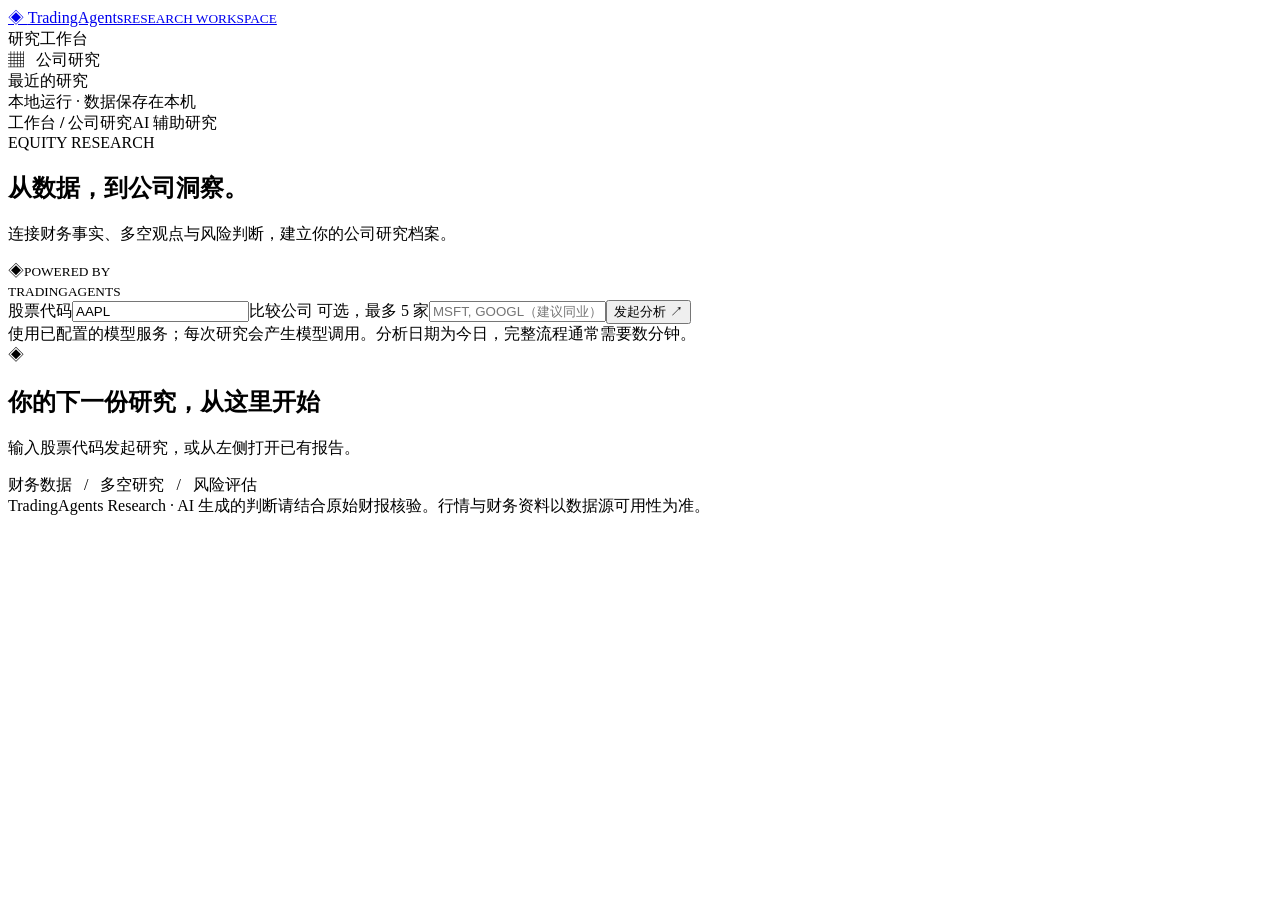
==== tradingagents/web/static/index.html @ c3005f67 "feat(web): add local company research workspace" ====
<!doctype html><html lang="zh-CN"><head><meta charset="utf-8"><meta name="viewport" content="width=device-width,initial-scale=1"><title>TradingAgents · 公司研究工作台</title><link rel="stylesheet" href="/style.css"></head><body>
<aside><a class="brand" href="/">◈ <span>TradingAgents<small>RESEARCH WORKSPACE</small></span></a><div class="side-label">研究工作台</div><div class="side-active">▦ &nbsp; 公司研究</div><div class="side-label history-label">最近的研究</div><div id="history"></div><div class="local"><i></i> 本地运行 · 数据保存在本机</div></aside>
<main><header><span>工作台 <b>/</b> 公司研究</span><span class="pill">AI 辅助研究</span></header><section class="intro"><div><div class="eyebrow">EQUITY RESEARCH</div><h1>从数据，到公司洞察。</h1><p>连接财务事实、多空观点与风险判断，建立你的公司研究档案。</p></div><div class="engine">◈<small>POWERED BY<br>TRADINGAGENTS</small></div></section>
<form id="research-form"><label>股票代码<input id="ticker" placeholder="AAPL / 0700.HK / 600519.SS" required maxlength="32" value="AAPL" autocomplete="off"></label><label>比较公司 <span>可选，最多 5 家</span><input id="peers" placeholder="MSFT, GOOGL（建议同业）" maxlength="180"></label><button id="submit" type="submit">发起分析 <span>↗</span></button><div class="form-note">使用已配置的模型服务；每次研究会产生模型调用。分析日期为今日，完整流程通常需要数分钟。</div></form>
<div id="error" role="alert" hidden></div><section id="workspace" hidden><div class="company-heading"><div><div class="eyebrow" id="company-symbol"></div><h2 id="company-name"></h2><p id="company-meta"></p></div><div id="rating"></div></div><div id="progress" role="status"></div><nav id="tabs" aria-label="研究栏目"></nav><section id="content"></section></section><section id="empty" class="empty"><div>◈</div><h2>你的下一份研究，从这里开始</h2><p>输入股票代码发起研究，或从左侧打开已有报告。</p><div class="empty-tags">财务数据 &nbsp; / &nbsp; 多空研究 &nbsp; / &nbsp; 风险评估</div></section><footer>TradingAgents Research · AI 生成的判断请结合原始财报核验。行情与财务资料以数据源可用性为准。</footer></main><script src="/app.js"></script></body></html>
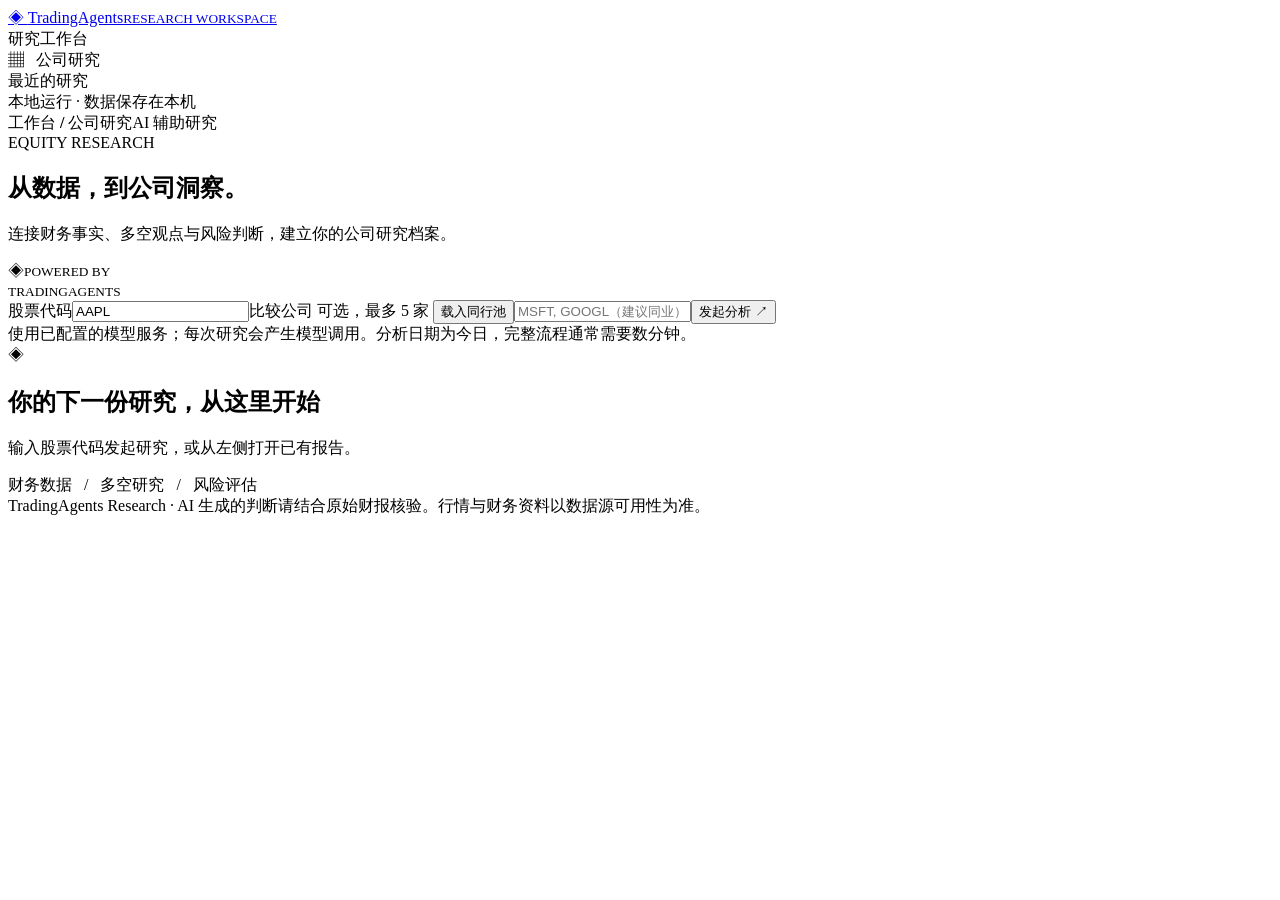
==== commit 84d4d8d4: "feat(web): expose versioned research, filings and financial evidence" ====
--- a/tradingagents/web/static/index.html
+++ b/tradingagents/web/static/index.html
@@ -1,5 +1,5 @@
 <!doctype html><html lang="zh-CN"><head><meta charset="utf-8"><meta name="viewport" content="width=device-width,initial-scale=1"><title>TradingAgents · 公司研究工作台</title><link rel="stylesheet" href="/style.css"></head><body>
 <aside><a class="brand" href="/">◈ <span>TradingAgents<small>RESEARCH WORKSPACE</small></span></a><div class="side-label">研究工作台</div><div class="side-active">▦ &nbsp; 公司研究</div><div class="side-label history-label">最近的研究</div><div id="history"></div><div class="local"><i></i> 本地运行 · 数据保存在本机</div></aside>
 <main><header><span>工作台 <b>/</b> 公司研究</span><span class="pill">AI 辅助研究</span></header><section class="intro"><div><div class="eyebrow">EQUITY RESEARCH</div><h1>从数据，到公司洞察。</h1><p>连接财务事实、多空观点与风险判断，建立你的公司研究档案。</p></div><div class="engine">◈<small>POWERED BY<br>TRADINGAGENTS</small></div></section>
-<form id="research-form"><label>股票代码<input id="ticker" placeholder="AAPL / 0700.HK / 600519.SS" required maxlength="32" value="AAPL" autocomplete="off"></label><label>比较公司 <span>可选，最多 5 家</span><input id="peers" placeholder="MSFT, GOOGL（建议同业）" maxlength="180"></label><button id="submit" type="submit">发起分析 <span>↗</span></button><div class="form-note">使用已配置的模型服务；每次研究会产生模型调用。分析日期为今日，完整流程通常需要数分钟。</div></form>
+<form id="research-form"><label>股票代码<input id="ticker" placeholder="AAPL / 0700.HK / 600519.SS" required maxlength="32" value="AAPL" autocomplete="off"></label><label>比较公司 <span>可选，最多 5 家</span> <button type="button" id="load-peers" class="small-button">载入同行池</button><input id="peers" placeholder="MSFT, GOOGL（建议同业）" maxlength="180"></label><button id="submit" type="submit">发起分析 <span>↗</span></button><div class="form-note">使用已配置的模型服务；每次研究会产生模型调用。分析日期为今日，完整流程通常需要数分钟。</div></form>
 <div id="error" role="alert" hidden></div><section id="workspace" hidden><div class="company-heading"><div><div class="eyebrow" id="company-symbol"></div><h2 id="company-name"></h2><p id="company-meta"></p></div><div id="rating"></div></div><div id="progress" role="status"></div><nav id="tabs" aria-label="研究栏目"></nav><section id="content"></section></section><section id="empty" class="empty"><div>◈</div><h2>你的下一份研究，从这里开始</h2><p>输入股票代码发起研究，或从左侧打开已有报告。</p><div class="empty-tags">财务数据 &nbsp; / &nbsp; 多空研究 &nbsp; / &nbsp; 风险评估</div></section><footer>TradingAgents Research · AI 生成的判断请结合原始财报核验。行情与财务资料以数据源可用性为准。</footer></main><script src="/app.js"></script></body></html>
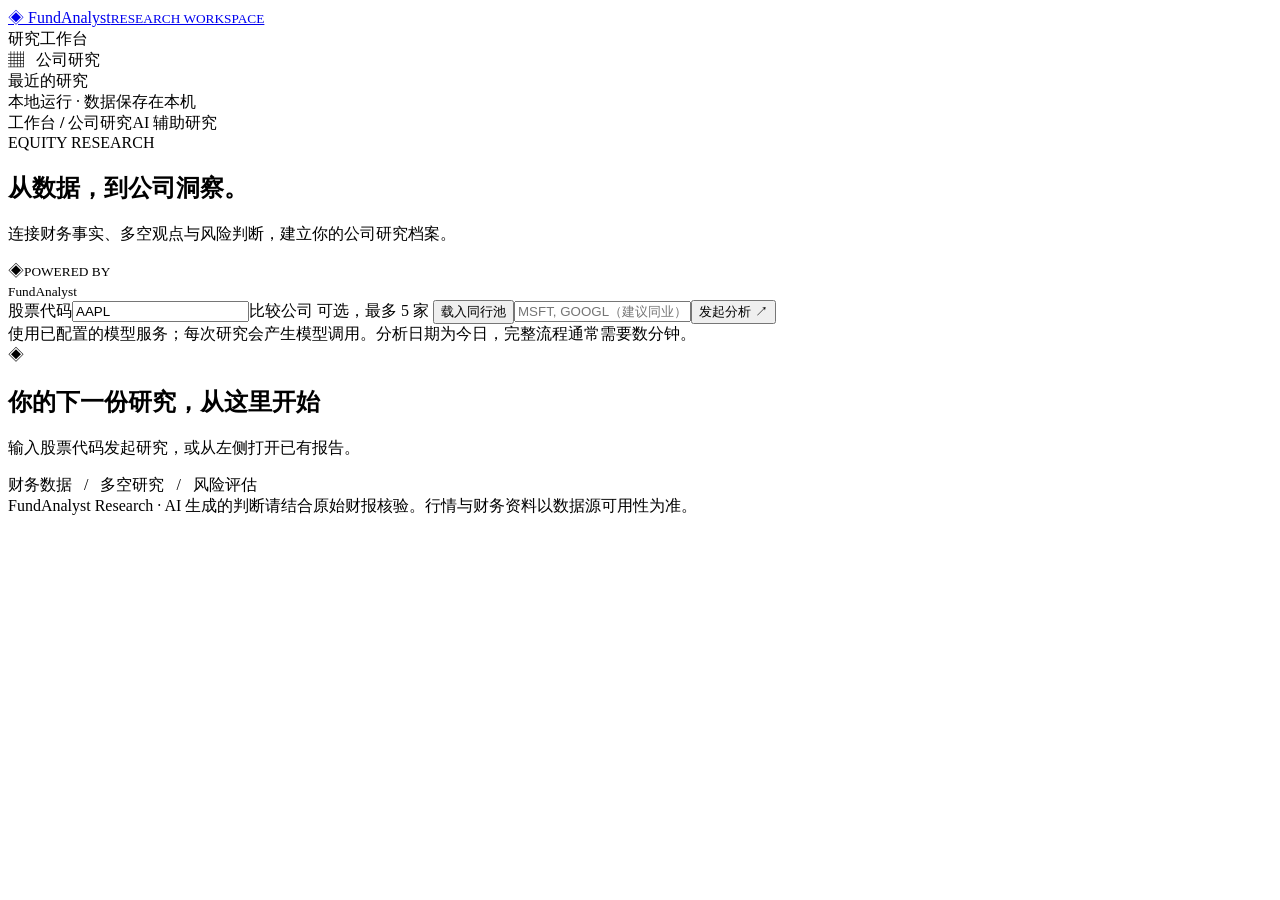
==== commit bf647dc1: "feat(ui): rebrand FundAnalyst and reorganize research panels" ====
--- a/tradingagents/web/static/index.html
+++ b/tradingagents/web/static/index.html
@@ -1,5 +1,5 @@
-<!doctype html><html lang="zh-CN"><head><meta charset="utf-8"><meta name="viewport" content="width=device-width,initial-scale=1"><title>TradingAgents · 公司研究工作台</title><link rel="stylesheet" href="/style.css"></head><body>
-<aside><a class="brand" href="/">◈ <span>TradingAgents<small>RESEARCH WORKSPACE</small></span></a><div class="side-label">研究工作台</div><div class="side-active">▦ &nbsp; 公司研究</div><div class="side-label history-label">最近的研究</div><div id="history"></div><div class="local"><i></i> 本地运行 · 数据保存在本机</div></aside>
-<main><header><span>工作台 <b>/</b> 公司研究</span><span class="pill">AI 辅助研究</span></header><section class="intro"><div><div class="eyebrow">EQUITY RESEARCH</div><h1>从数据，到公司洞察。</h1><p>连接财务事实、多空观点与风险判断，建立你的公司研究档案。</p></div><div class="engine">◈<small>POWERED BY<br>TRADINGAGENTS</small></div></section>
+<!doctype html><html lang="zh-CN"><head><meta charset="utf-8"><meta name="viewport" content="width=device-width,initial-scale=1"><title>FundAnalyst · 公司研究工作台</title><link rel="stylesheet" href="/style.css"></head><body>
+<aside><a class="brand" href="/">◈ <span>FundAnalyst<small>RESEARCH WORKSPACE</small></span></a><div class="side-label">研究工作台</div><div class="side-active">▦ &nbsp; 公司研究</div><div class="side-label history-label">最近的研究</div><div id="history"></div><div class="local"><i></i> 本地运行 · 数据保存在本机</div></aside>
+<main><header><span>工作台 <b>/</b> 公司研究</span><span class="pill">AI 辅助研究</span></header><section class="intro"><div><div class="eyebrow">EQUITY RESEARCH</div><h1>从数据，到公司洞察。</h1><p>连接财务事实、多空观点与风险判断，建立你的公司研究档案。</p></div><div class="engine">◈<small>POWERED BY<br>FundAnalyst</small></div></section>
 <form id="research-form"><label>股票代码<input id="ticker" placeholder="AAPL / 0700.HK / 600519.SS" required maxlength="32" value="AAPL" autocomplete="off"></label><label>比较公司 <span>可选，最多 5 家</span> <button type="button" id="load-peers" class="small-button">载入同行池</button><input id="peers" placeholder="MSFT, GOOGL（建议同业）" maxlength="180"></label><button id="submit" type="submit">发起分析 <span>↗</span></button><div class="form-note">使用已配置的模型服务；每次研究会产生模型调用。分析日期为今日，完整流程通常需要数分钟。</div></form>
-<div id="error" role="alert" hidden></div><section id="workspace" hidden><div class="company-heading"><div><div class="eyebrow" id="company-symbol"></div><h2 id="company-name"></h2><p id="company-meta"></p></div><div id="rating"></div></div><div id="progress" role="status"></div><nav id="tabs" aria-label="研究栏目"></nav><section id="content"></section></section><section id="empty" class="empty"><div>◈</div><h2>你的下一份研究，从这里开始</h2><p>输入股票代码发起研究，或从左侧打开已有报告。</p><div class="empty-tags">财务数据 &nbsp; / &nbsp; 多空研究 &nbsp; / &nbsp; 风险评估</div></section><footer>TradingAgents Research · AI 生成的判断请结合原始财报核验。行情与财务资料以数据源可用性为准。</footer></main><script src="/app.js"></script></body></html>
+<div id="error" role="alert" hidden></div><section id="workspace" hidden><div class="company-heading"><div><div class="eyebrow" id="company-symbol"></div><h2 id="company-name"></h2><p id="company-meta"></p></div><div id="rating"></div></div><div id="progress" role="status"></div><nav id="tabs" aria-label="研究栏目"></nav><section id="content"></section></section><section id="empty" class="empty"><div>◈</div><h2>你的下一份研究，从这里开始</h2><p>输入股票代码发起研究，或从左侧打开已有报告。</p><div class="empty-tags">财务数据 &nbsp; / &nbsp; 多空研究 &nbsp; / &nbsp; 风险评估</div></section><footer>FundAnalyst Research · AI 生成的判断请结合原始财报核验。行情与财务资料以数据源可用性为准。</footer></main><script src="/app.js"></script></body></html>
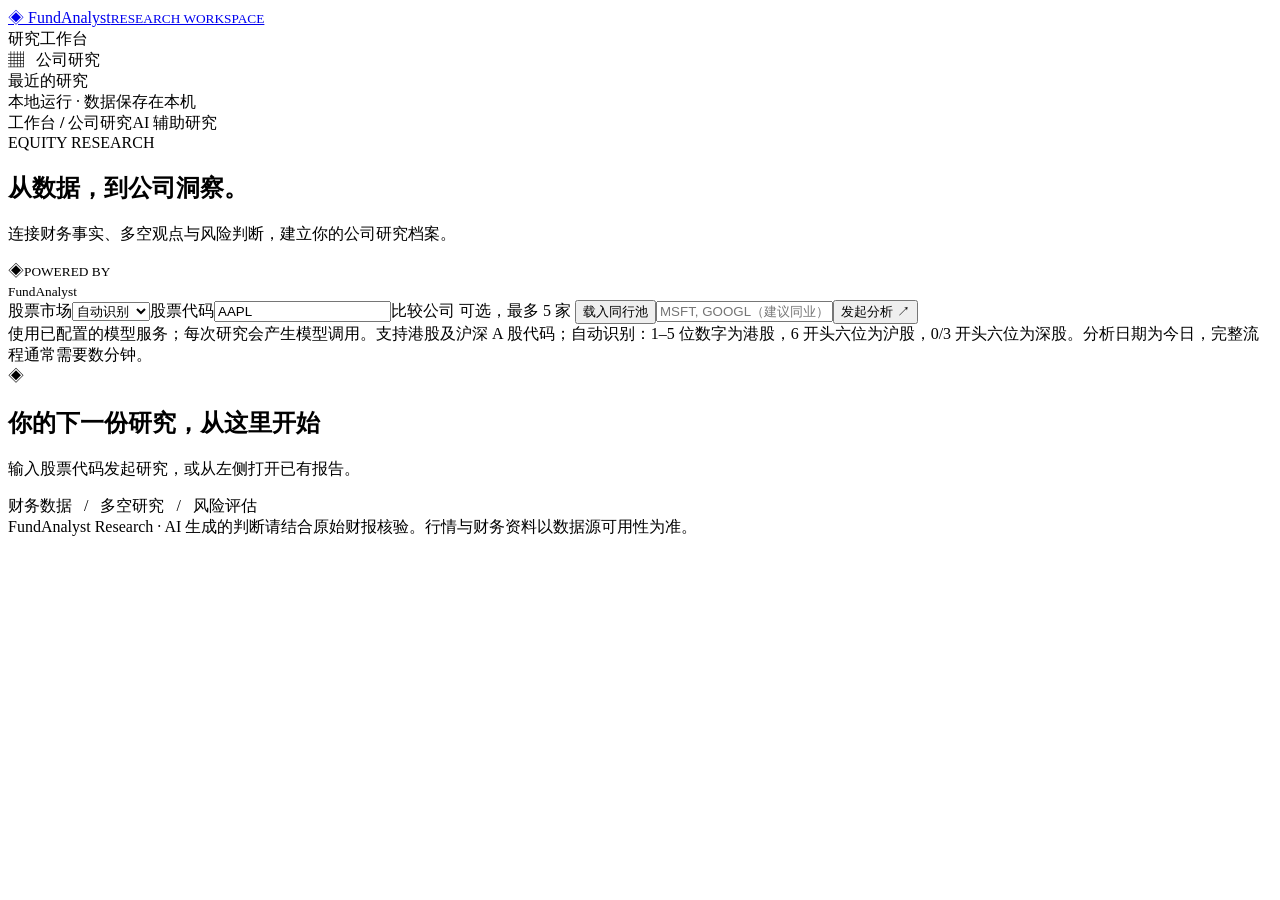
==== commit 28ddc1a7: "feat(web): add market selection for Hong Kong and A-share research" ====
--- a/tradingagents/web/static/index.html
+++ b/tradingagents/web/static/index.html
@@ -1,5 +1,5 @@
 <!doctype html><html lang="zh-CN"><head><meta charset="utf-8"><meta name="viewport" content="width=device-width,initial-scale=1"><title>FundAnalyst · 公司研究工作台</title><link rel="stylesheet" href="/style.css"></head><body>
 <aside><a class="brand" href="/">◈ <span>FundAnalyst<small>RESEARCH WORKSPACE</small></span></a><div class="side-label">研究工作台</div><div class="side-active">▦ &nbsp; 公司研究</div><div class="side-label history-label">最近的研究</div><div id="history"></div><div class="local"><i></i> 本地运行 · 数据保存在本机</div></aside>
 <main><header><span>工作台 <b>/</b> 公司研究</span><span class="pill">AI 辅助研究</span></header><section class="intro"><div><div class="eyebrow">EQUITY RESEARCH</div><h1>从数据，到公司洞察。</h1><p>连接财务事实、多空观点与风险判断，建立你的公司研究档案。</p></div><div class="engine">◈<small>POWERED BY<br>FundAnalyst</small></div></section>
-<form id="research-form"><label>股票代码<input id="ticker" placeholder="AAPL / 0700.HK / 600519.SS" required maxlength="32" value="AAPL" autocomplete="off"></label><label>比较公司 <span>可选，最多 5 家</span> <button type="button" id="load-peers" class="small-button">载入同行池</button><input id="peers" placeholder="MSFT, GOOGL（建议同业）" maxlength="180"></label><button id="submit" type="submit">发起分析 <span>↗</span></button><div class="form-note">使用已配置的模型服务；每次研究会产生模型调用。分析日期为今日，完整流程通常需要数分钟。</div></form>
+<form id="research-form"><label>股票市场<select id="market"><option value="auto">自动识别</option><option value="hk">港股</option><option value="cn">沪深 A 股</option><option value="us">美股</option></select></label><label>股票代码<input id="ticker" placeholder="AAPL / 00700 / 600519 / 000001" required maxlength="32" value="AAPL" autocomplete="off"></label><label>比较公司 <span>可选，最多 5 家</span> <button type="button" id="load-peers" class="small-button">载入同行池</button><input id="peers" placeholder="MSFT, GOOGL（建议同业）" maxlength="180"></label><button id="submit" type="submit">发起分析 <span>↗</span></button><div class="form-note">使用已配置的模型服务；每次研究会产生模型调用。支持港股及沪深 A 股代码；自动识别：1–5 位数字为港股，6 开头六位为沪股，0/3 开头六位为深股。分析日期为今日，完整流程通常需要数分钟。</div></form>
 <div id="error" role="alert" hidden></div><section id="workspace" hidden><div class="company-heading"><div><div class="eyebrow" id="company-symbol"></div><h2 id="company-name"></h2><p id="company-meta"></p></div><div id="rating"></div></div><div id="progress" role="status"></div><nav id="tabs" aria-label="研究栏目"></nav><section id="content"></section></section><section id="empty" class="empty"><div>◈</div><h2>你的下一份研究，从这里开始</h2><p>输入股票代码发起研究，或从左侧打开已有报告。</p><div class="empty-tags">财务数据 &nbsp; / &nbsp; 多空研究 &nbsp; / &nbsp; 风险评估</div></section><footer>FundAnalyst Research · AI 生成的判断请结合原始财报核验。行情与财务资料以数据源可用性为准。</footer></main><script src="/app.js"></script></body></html>
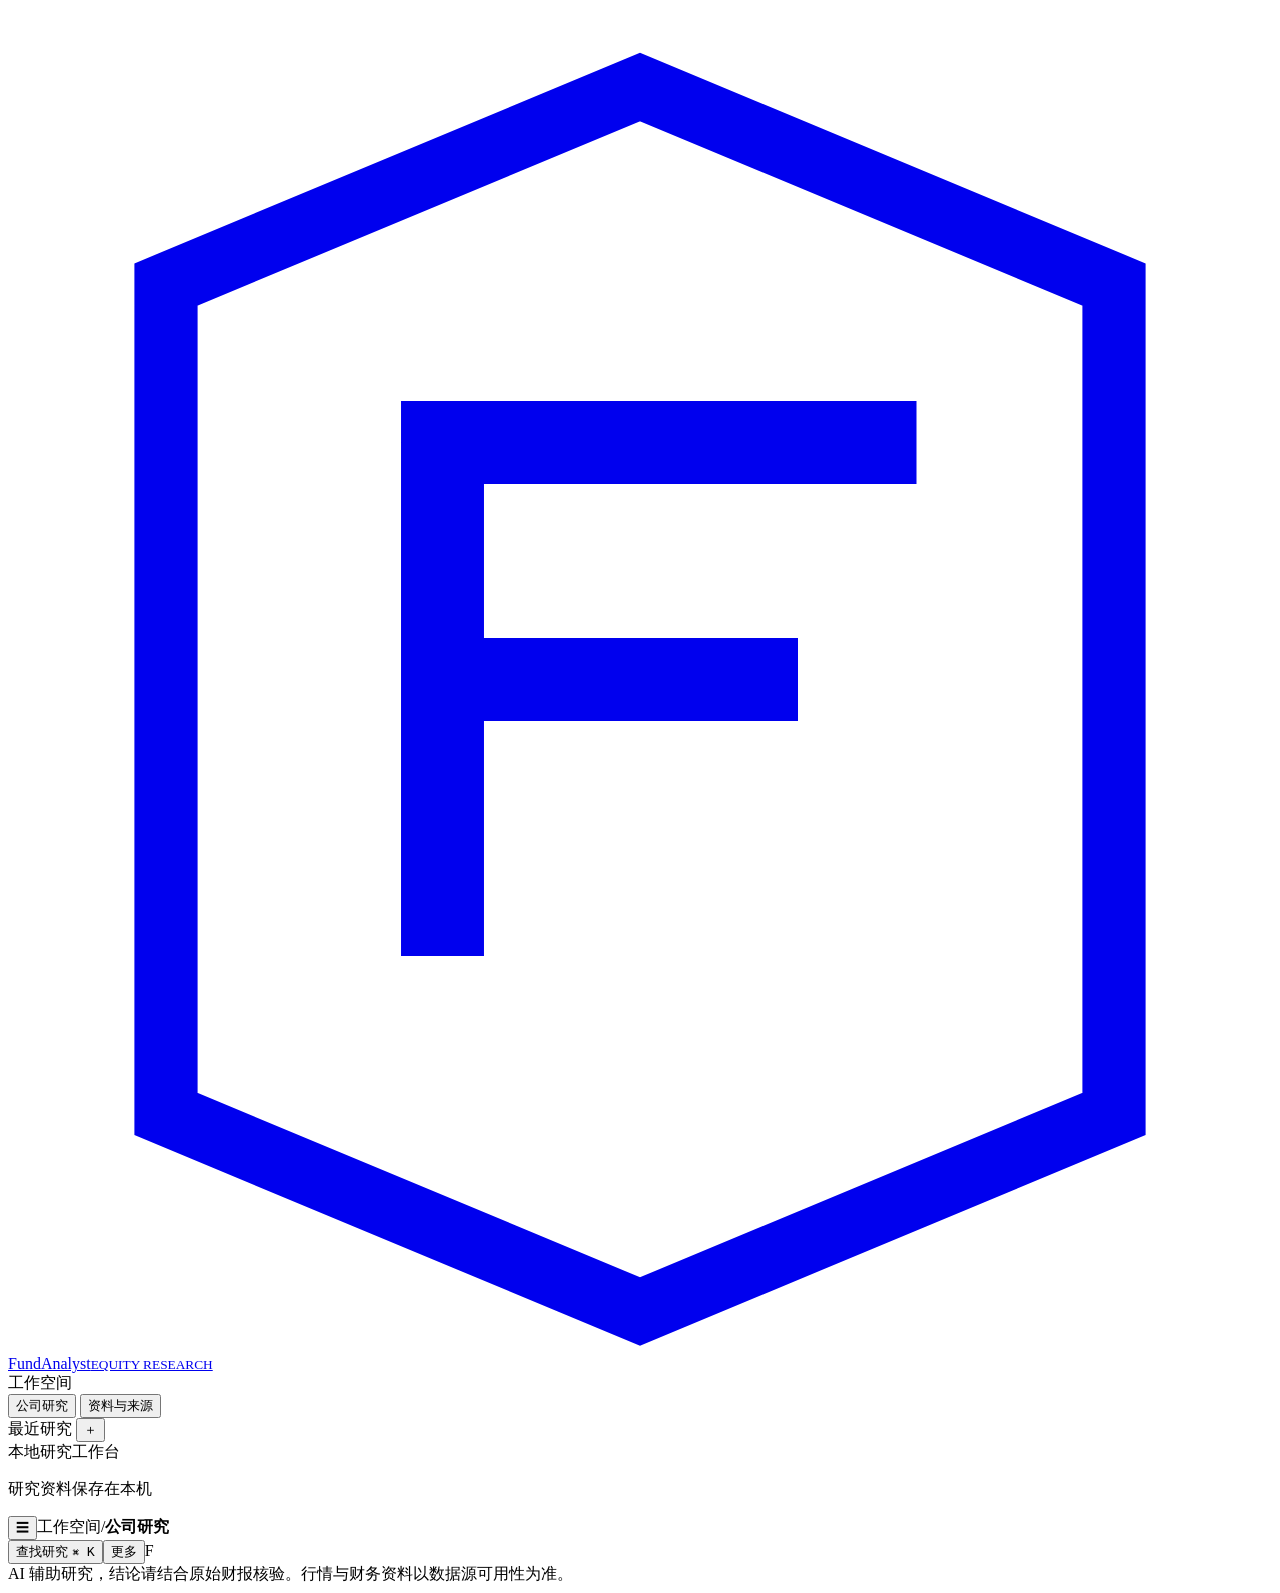
==== commit 382535e3: "feat(web): implement approved research workspace design and interactions" ====
--- a/tradingagents/web/static/index.html
+++ b/tradingagents/web/static/index.html
@@ -1,5 +1,63 @@
-<!doctype html><html lang="zh-CN"><head><meta charset="utf-8"><meta name="viewport" content="width=device-width,initial-scale=1"><title>FundAnalyst · 公司研究工作台</title><link rel="stylesheet" href="/style.css"></head><body>
-<aside><a class="brand" href="/">◈ <span>FundAnalyst<small>RESEARCH WORKSPACE</small></span></a><div class="side-label">研究工作台</div><div class="side-active">▦ &nbsp; 公司研究</div><div class="side-label history-label">最近的研究</div><div id="history"></div><div class="local"><i></i> 本地运行 · 数据保存在本机</div></aside>
-<main><header><span>工作台 <b>/</b> 公司研究</span><span class="pill">AI 辅助研究</span></header><section class="intro"><div><div class="eyebrow">EQUITY RESEARCH</div><h1>从数据，到公司洞察。</h1><p>连接财务事实、多空观点与风险判断，建立你的公司研究档案。</p></div><div class="engine">◈<small>POWERED BY<br>FundAnalyst</small></div></section>
-<form id="research-form"><label>股票市场<select id="market"><option value="auto">自动识别</option><option value="hk">港股</option><option value="cn">沪深 A 股</option><option value="us">美股</option></select></label><label>股票代码<input id="ticker" placeholder="AAPL / 00700 / 600519 / 000001" required maxlength="32" value="AAPL" autocomplete="off"></label><label>比较公司 <span>可选，最多 5 家</span> <button type="button" id="load-peers" class="small-button">载入同行池</button><input id="peers" placeholder="MSFT, GOOGL（建议同业）" maxlength="180"></label><button id="submit" type="submit">发起分析 <span>↗</span></button><div class="form-note">使用已配置的模型服务；每次研究会产生模型调用。支持港股及沪深 A 股代码；自动识别：1–5 位数字为港股，6 开头六位为沪股，0/3 开头六位为深股。分析日期为今日，完整流程通常需要数分钟。</div></form>
-<div id="error" role="alert" hidden></div><section id="workspace" hidden><div class="company-heading"><div><div class="eyebrow" id="company-symbol"></div><h2 id="company-name"></h2><p id="company-meta"></p></div><div id="rating"></div></div><div id="progress" role="status"></div><nav id="tabs" aria-label="研究栏目"></nav><section id="content"></section></section><section id="empty" class="empty"><div>◈</div><h2>你的下一份研究，从这里开始</h2><p>输入股票代码发起研究，或从左侧打开已有报告。</p><div class="empty-tags">财务数据 &nbsp; / &nbsp; 多空研究 &nbsp; / &nbsp; 风险评估</div></section><footer>FundAnalyst Research · AI 生成的判断请结合原始财报核验。行情与财务资料以数据源可用性为准。</footer></main><script src="/app.js"></script></body></html>
+<!doctype html>
+<html lang="zh-CN">
+<head>
+  <meta charset="utf-8">
+  <meta name="viewport" content="width=device-width,initial-scale=1">
+  <title>FundAnalyst · 公司研究工作台</title>
+  <link rel="icon" type="image/svg+xml" href="data:image/svg+xml,%3Csvg%20xmlns%3D%22http%3A//www.w3.org/2000/svg%22%20viewBox%3D%220%200%2032%2032%22%3E%3Crect%20width%3D%2232%22%20height%3D%2232%22%20rx%3D%227%22%20fill%3D%22%23205c48%22/%3E%3Cpath%20d%3D%22M10%2024V8h14M10%2015h10%22%20fill%3D%22none%22%20stroke%3D%22white%22%20stroke-width%3D%223%22/%3E%3C/svg%3E">
+  <link rel="stylesheet" href="/style.css">
+</head>
+<body>
+  <button class="sidebar-shade" id="sidebar-shade" aria-label="关闭导航" hidden></button>
+  <aside class="sidebar" id="sidebar" aria-label="研究导航">
+    <a class="brand" href="/" aria-label="FundAnalyst 公司研究首页">
+      <svg class="brand-mark" viewBox="0 0 32 34" fill="none" aria-hidden="true"><path d="M4 28V7l12-5 12 5v21l-12 5-12-5Z" stroke="currentColor" stroke-width="1.6"/><path d="M11 24V11h12M11 17h9" stroke="currentColor" stroke-width="2.1"/></svg>
+      <span>FundAnalyst<small>EQUITY RESEARCH</small></span>
+    </a>
+    <div class="side-label">工作空间</div>
+    <button class="side-nav active" id="research-home">公司研究</button>
+    <button class="side-nav" id="show-sources">资料与来源</button>
+    <div class="side-label history-label"><span>最近研究 <small id="history-count"></small></span><button class="icon-button" data-new-research aria-label="新建研究">＋</button></div>
+    <nav id="history" aria-label="历史研究"></nav>
+    <div class="local"><div id="connection-state"><i></i> 本地研究工作台</div><p>研究资料保存在本机</p></div>
+  </aside>
+  <main>
+    <header class="topbar">
+      <div class="breadcrumbs"><button class="icon-button mobile-only" id="toggle-sidebar" aria-label="打开研究导航" aria-expanded="false" aria-controls="sidebar">☰</button><span class="crumb-root">工作空间</span><span class="crumb-root">/</span><b>公司研究</b></div>
+      <div class="topbar-actions"><button id="open-search" class="search-button" aria-label="查找已有研究">查找研究 <kbd>⌘ K</kbd></button><button id="mobile-actions" class="icon-button mobile-only" aria-label="更多研究操作">更多</button><span class="workspace-avatar" aria-label="本地工作空间">F</span></div>
+    </header>
+    <div class="workspace-container">
+      <div id="error" class="notice error-notice" role="alert" hidden></div>
+      <div id="detail-loading" class="loading-note" role="status" hidden>正在打开研究资料…</div>
+      <section id="workspace" aria-label="公司研究档案" hidden>
+        <div class="company-heading">
+          <div class="company-identity"><div class="company-monogram" id="company-symbol"></div><div><div class="ticker-line" id="company-ticker"></div><h1 id="company-name"></h1></div></div>
+          <div class="company-actions"><button class="button archive-button" id="show-versions">研究归档</button><a class="button export-button" id="export-report" target="_blank" rel="noopener">导出报告</a><button class="button primary" data-new-research><span aria-hidden="true">＋</span><span class="desktop-label">新建研究</span><span class="mobile-label">新建</span></button></div>
+        </div>
+        <div class="research-meta"><div class="meta-left"><span id="research-status" class="status-tag"></span><span id="archive-date"></span><span id="company-meta"></span></div><span id="archive-price"></span></div>
+        <div id="progress" class="notice progress-notice" role="status" hidden></div>
+        <div class="tabs-shell"><nav id="tabs" aria-label="研究栏目"></nav><button id="tab-next" class="tab-next" aria-label="向右查看更多栏目" hidden>›</button></div>
+        <section id="overview" class="overview" aria-label="财务概览" hidden></section>
+        <section id="content"></section>
+      </section>
+      <section id="empty" class="empty" hidden><div class="empty-mark" aria-hidden="true">◈</div><h1>开始一份公司研究</h1><p>选择已有归档，或输入股票代码建立新的研究。</p><button class="button primary" data-new-research>＋ 新建研究</button><p class="note">支持美股、港股和沪深 A 股。</p></section>
+      <footer><span>AI 辅助研究，结论请结合原始财报核验。</span><span id="footer-source">行情与财务资料以数据源可用性为准。</span></footer>
+    </div>
+  </main>
+  <dialog id="research-dialog" class="dialog compact" aria-labelledby="research-dialog-title">
+    <div class="dialog-header"><h2 id="research-dialog-title">新建公司研究</h2><button type="button" class="icon-button" data-close-dialog="research-dialog" aria-label="关闭新建研究">×</button></div>
+    <form id="research-form" class="dialog-body">
+      <label class="field">股票市场<select id="market"><option value="auto">自动识别</option><option value="hk">港股</option><option value="cn">沪深 A 股</option><option value="us">美股</option></select></label>
+      <label class="field">股票代码<input id="ticker" placeholder="MSFT / 00700 / 600519 / 000001" required maxlength="32" autocomplete="off"></label>
+      <label class="field">比较公司 <span>可选，最多 5 家</span><button type="button" id="load-peers" class="text-button">载入同行池</button><input id="peers" placeholder="例如 GOOGL, AMZN" maxlength="180" autocomplete="off"></label>
+      <p class="form-note">使用已配置的模型服务，每次研究会产生模型调用。支持港股及沪深 A 股；自动识别时，1–5 位数字为港股，6 开头六位为沪股，0/3 开头六位为深股。分析日期为今日，完整流程通常需要数分钟。</p>
+      <div id="form-error" class="notice error-notice" role="alert" hidden></div>
+      <div class="dialog-actions"><button type="button" class="button" data-close-dialog="research-dialog">取消</button><button id="submit" type="submit" class="button primary">发起分析 ↗</button></div>
+    </form>
+  </dialog>
+  <dialog id="detail-dialog" class="dialog" aria-labelledby="detail-title"><div class="dialog-header"><h2 id="detail-title"></h2><button class="icon-button" data-close-dialog="detail-dialog" aria-label="关闭详情">×</button></div><div id="detail-content" class="dialog-body"></div></dialog>
+  <dialog id="search-dialog" class="dialog compact" aria-labelledby="search-title"><div class="dialog-header"><h2 id="search-title">查找研究</h2><button class="icon-button" data-close-dialog="search-dialog" aria-label="关闭搜索">×</button></div><div class="dialog-body"><input id="search-input" class="search-input" placeholder="输入公司名称或股票代码" aria-label="查找已有研究" autocomplete="off"><div id="search-results"></div></div></dialog>
+  <div id="toast" class="toast" role="status" hidden></div>
+  <script src="/app.js"></script>
+</body>
+</html>
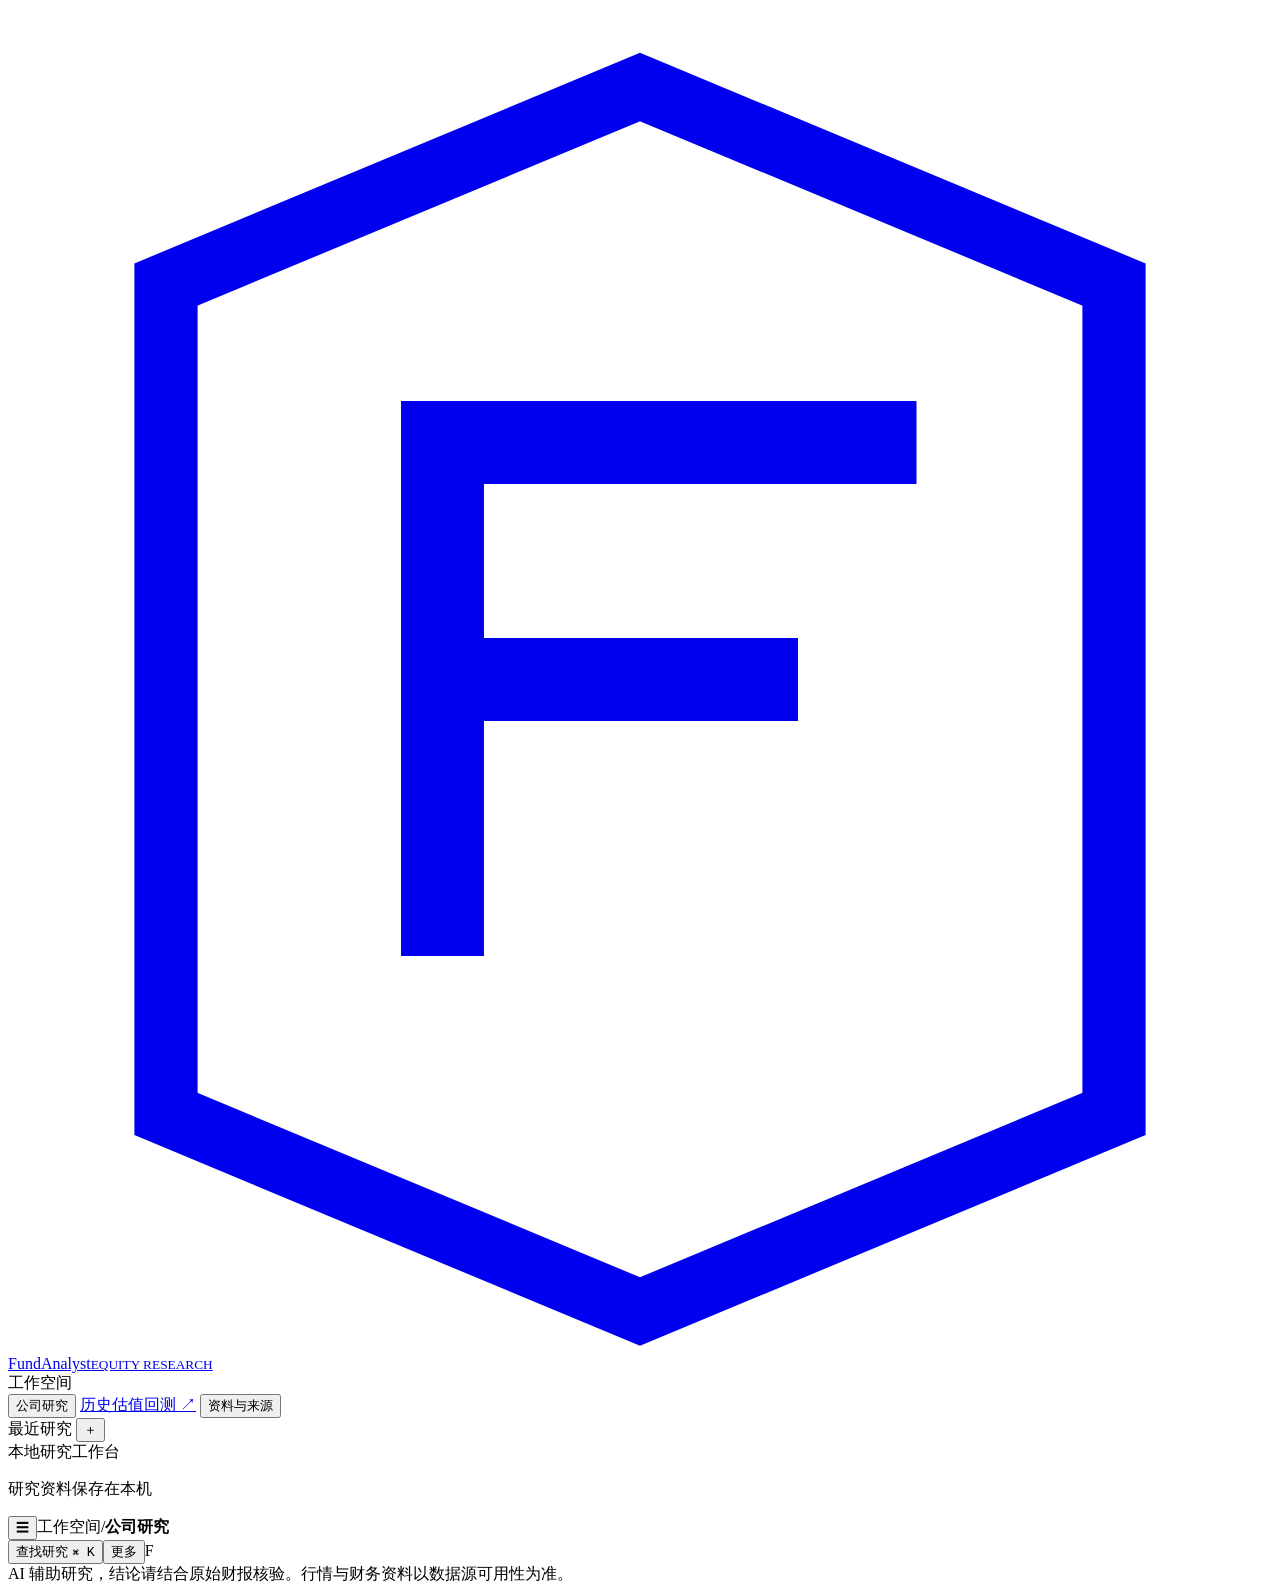
==== commit 719ecc59: "feat: unify research valuation and historical backtests across US and HK stocks Add local Codex CLI " ====
--- a/tradingagents/web/static/index.html
+++ b/tradingagents/web/static/index.html
@@ -16,6 +16,7 @@
     </a>
     <div class="side-label">工作空间</div>
     <button class="side-nav active" id="research-home">公司研究</button>
+    <a class="side-nav" href="/backtest">历史估值回测 ↗</a>
     <button class="side-nav" id="show-sources">资料与来源</button>
     <div class="side-label history-label"><span>最近研究 <small id="history-count"></small></span><button class="icon-button" data-new-research aria-label="新建研究">＋</button></div>
     <nav id="history" aria-label="历史研究"></nav>
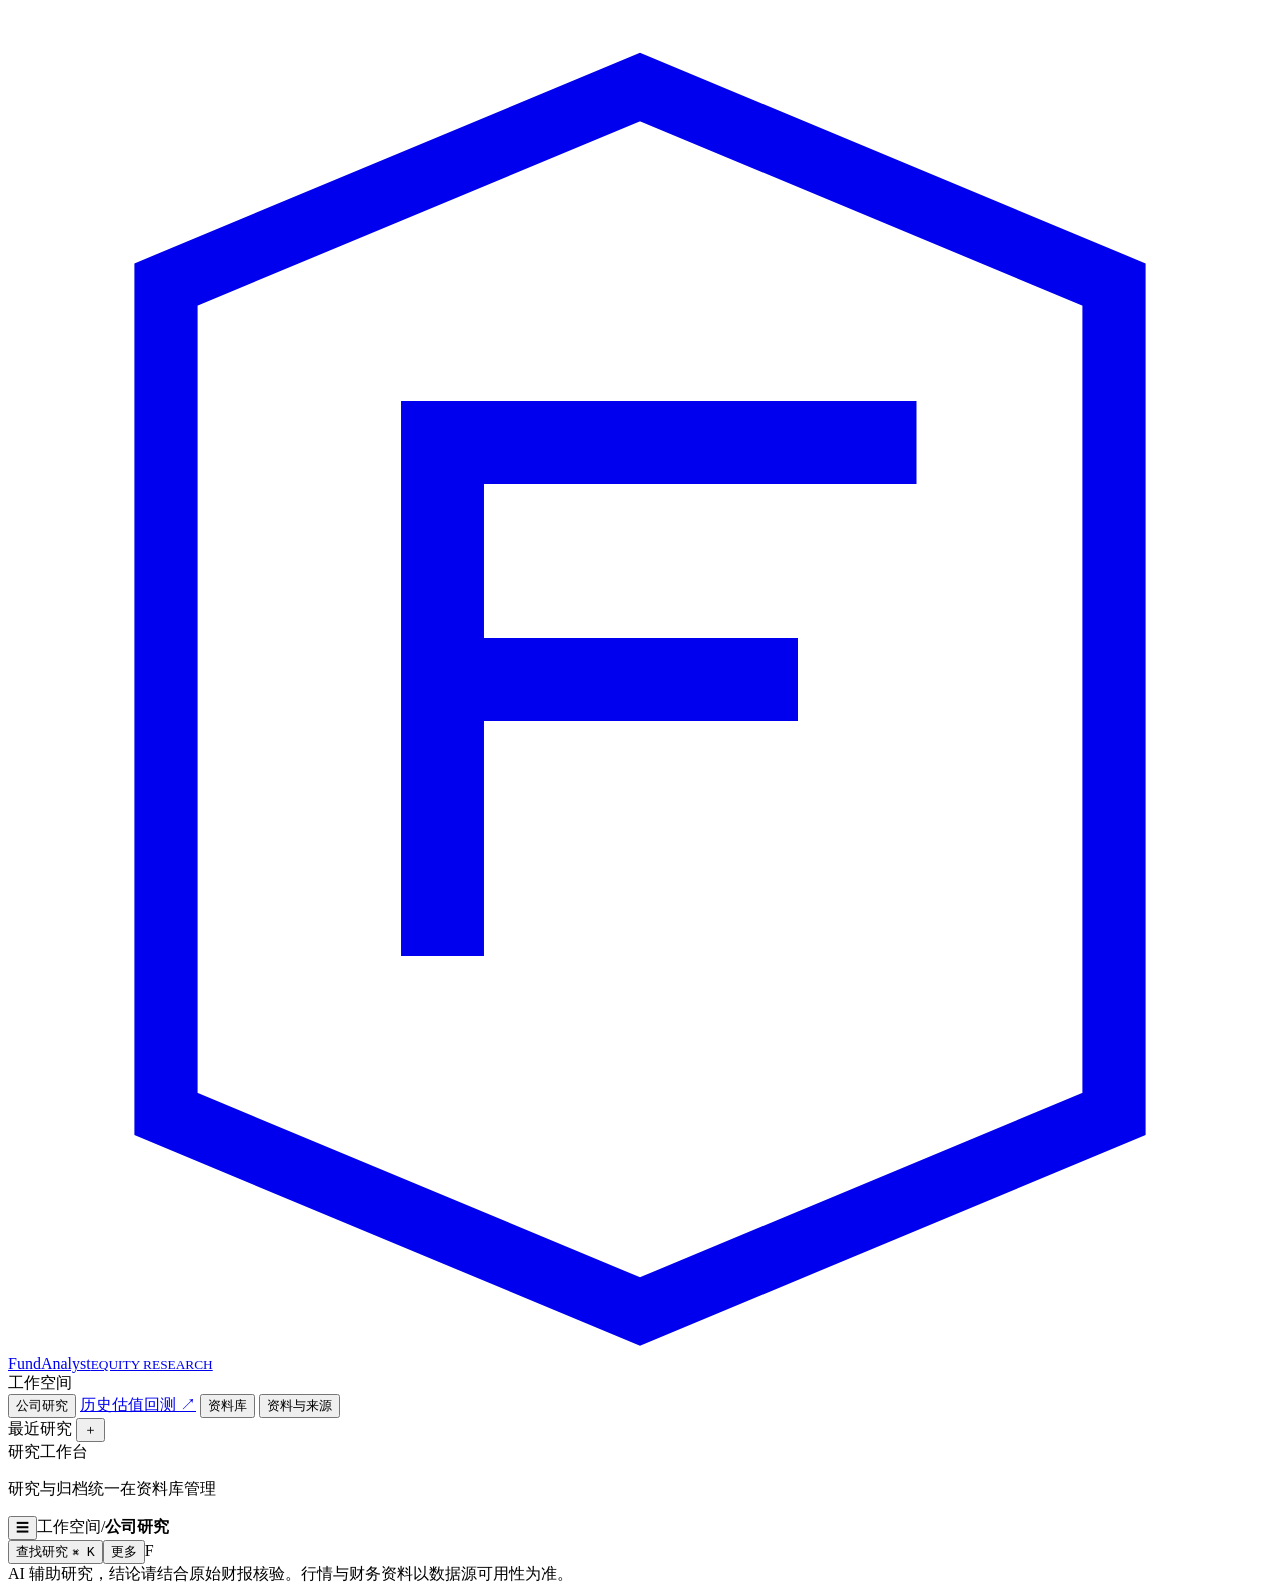
==== commit b916ae20: "feat: automate company valuations and isolate research workflows" ====
--- a/tradingagents/web/static/index.html
+++ b/tradingagents/web/static/index.html
@@ -6,6 +6,7 @@
   <title>FundAnalyst · 公司研究工作台</title>
   <link rel="icon" type="image/svg+xml" href="data:image/svg+xml,%3Csvg%20xmlns%3D%22http%3A//www.w3.org/2000/svg%22%20viewBox%3D%220%200%2032%2032%22%3E%3Crect%20width%3D%2232%22%20height%3D%2232%22%20rx%3D%227%22%20fill%3D%22%23205c48%22/%3E%3Cpath%20d%3D%22M10%2024V8h14M10%2015h10%22%20fill%3D%22none%22%20stroke%3D%22white%22%20stroke-width%3D%223%22/%3E%3C/svg%3E">
   <link rel="stylesheet" href="/style.css">
+  <link rel="stylesheet" href="/valuation.css">
 </head>
 <body>
   <button class="sidebar-shade" id="sidebar-shade" aria-label="关闭导航" hidden></button>
@@ -17,10 +18,11 @@
     <div class="side-label">工作空间</div>
     <button class="side-nav active" id="research-home">公司研究</button>
     <a class="side-nav" href="/backtest">历史估值回测 ↗</a>
+    <button class="side-nav" id="show-library">资料库</button>
     <button class="side-nav" id="show-sources">资料与来源</button>
     <div class="side-label history-label"><span>最近研究 <small id="history-count"></small></span><button class="icon-button" data-new-research aria-label="新建研究">＋</button></div>
     <nav id="history" aria-label="历史研究"></nav>
-    <div class="local"><div id="connection-state"><i></i> 本地研究工作台</div><p>研究资料保存在本机</p></div>
+    <div class="local"><div id="connection-state"><i></i> 研究工作台</div><p>研究与归档统一在资料库管理</p></div>
   </aside>
   <main>
     <header class="topbar">
@@ -51,7 +53,7 @@
       <label class="field">股票市场<select id="market"><option value="auto">自动识别</option><option value="hk">港股</option><option value="cn">沪深 A 股</option><option value="us">美股</option></select></label>
       <label class="field">股票代码<input id="ticker" placeholder="MSFT / 00700 / 600519 / 000001" required maxlength="32" autocomplete="off"></label>
       <label class="field">比较公司 <span>可选，最多 5 家</span><button type="button" id="load-peers" class="text-button">载入同行池</button><input id="peers" placeholder="例如 GOOGL, AMZN" maxlength="180" autocomplete="off"></label>
-      <p class="form-note">使用已配置的模型服务，每次研究会产生模型调用。支持港股及沪深 A 股；自动识别时，1–5 位数字为港股，6 开头六位为沪股，0/3 开头六位为深股。分析日期为今日，完整流程通常需要数分钟。</p>
+      <p class="form-note">使用已配置的模型服务，每次研究会产生模型调用。支持港股及沪深 A 股；自动识别时，1–5 位数字为港股，6 开头六位为沪股，0/3 开头六位为深股。分析日期为今日，完整流程通常需要数分钟。研究完成后将自动核实原始披露并生成公司专属估值；该步骤可能额外需要数分钟。当前自动估值支持有 SEC 披露的普通经营公司，其他市场或未覆盖的资本结构会显示待补充事项。</p>
       <div id="form-error" class="notice error-notice" role="alert" hidden></div>
       <div class="dialog-actions"><button type="button" class="button" data-close-dialog="research-dialog">取消</button><button id="submit" type="submit" class="button primary">发起分析 ↗</button></div>
     </form>
@@ -59,6 +61,7 @@
   <dialog id="detail-dialog" class="dialog" aria-labelledby="detail-title"><div class="dialog-header"><h2 id="detail-title"></h2><button class="icon-button" data-close-dialog="detail-dialog" aria-label="关闭详情">×</button></div><div id="detail-content" class="dialog-body"></div></dialog>
   <dialog id="search-dialog" class="dialog compact" aria-labelledby="search-title"><div class="dialog-header"><h2 id="search-title">查找研究</h2><button class="icon-button" data-close-dialog="search-dialog" aria-label="关闭搜索">×</button></div><div class="dialog-body"><input id="search-input" class="search-input" placeholder="输入公司名称或股票代码" aria-label="查找已有研究" autocomplete="off"><div id="search-results"></div></div></dialog>
   <div id="toast" class="toast" role="status" hidden></div>
+  <script src="/valuation.js"></script>
   <script src="/app.js"></script>
 </body>
 </html>
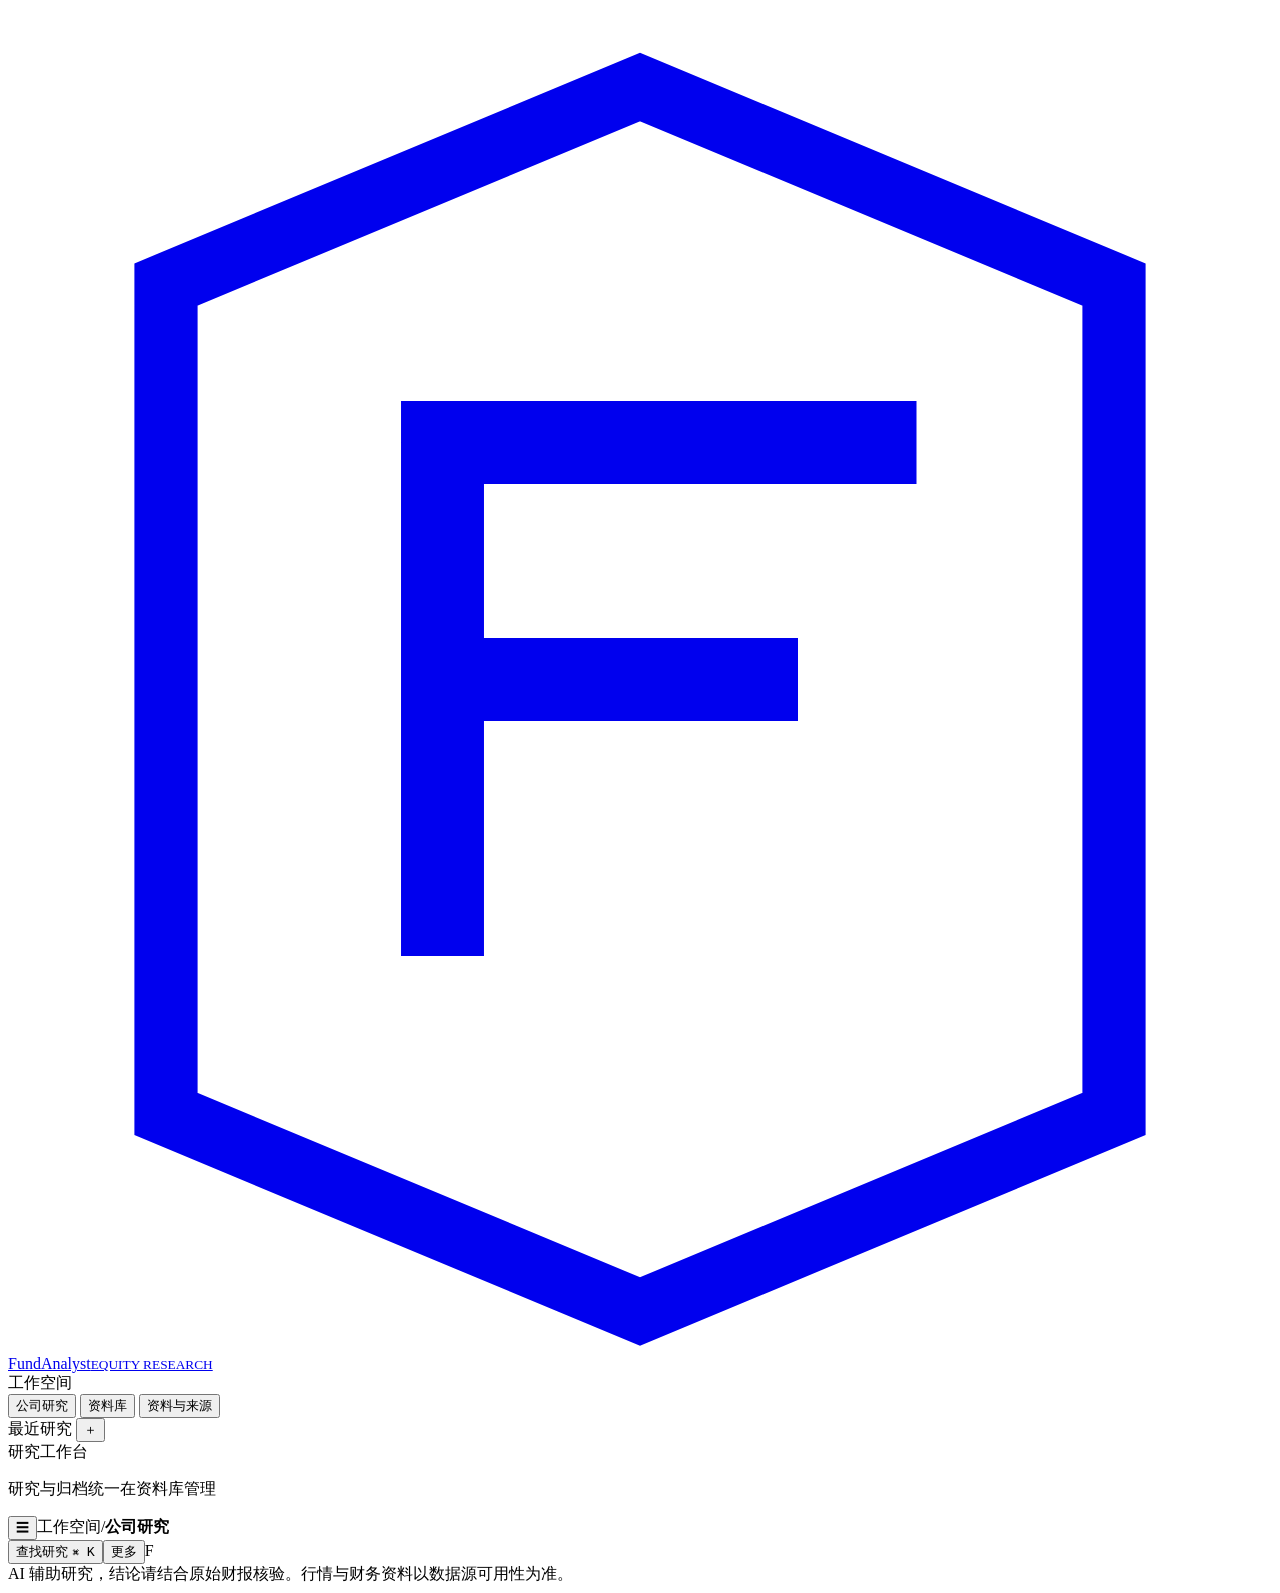
==== commit b10f86b4: "feat: pause strategy backtests and add dated valuation review Hide strategy simulation controls and " ====
--- a/tradingagents/web/static/index.html
+++ b/tradingagents/web/static/index.html
@@ -17,7 +17,6 @@
     </a>
     <div class="side-label">工作空间</div>
     <button class="side-nav active" id="research-home">公司研究</button>
-    <a class="side-nav" href="/backtest">历史估值回测 ↗</a>
     <button class="side-nav" id="show-library">资料库</button>
     <button class="side-nav" id="show-sources">资料与来源</button>
     <div class="side-label history-label"><span>最近研究 <small id="history-count"></small></span><button class="icon-button" data-new-research aria-label="新建研究">＋</button></div>
